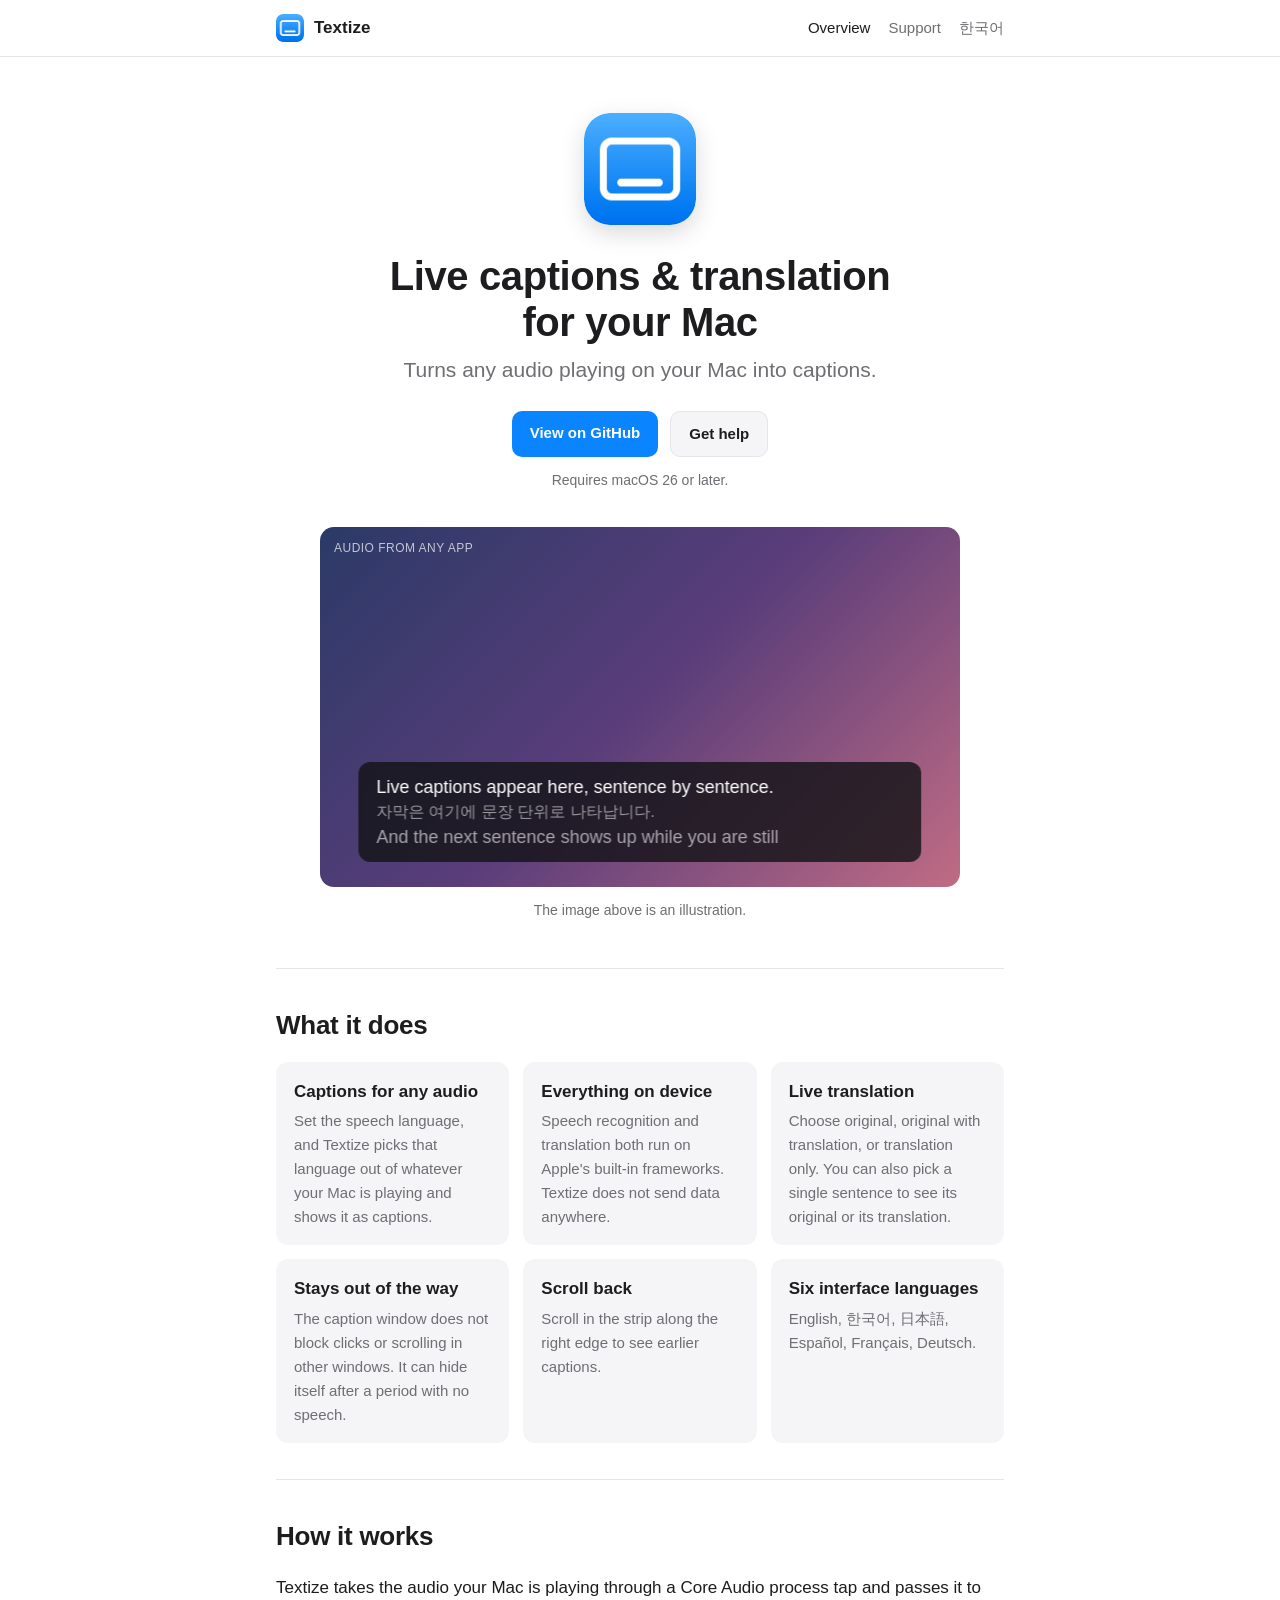
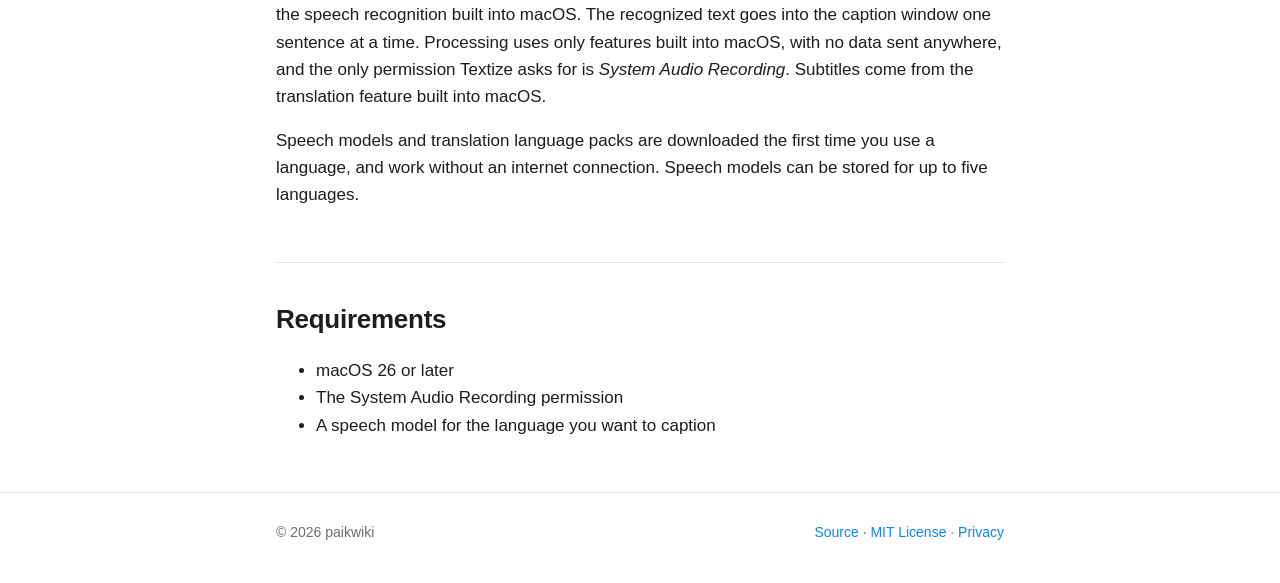
==== docs/index.html @ 2ea2ee2c "Add project website for GitHub Pages" ====
<!doctype html>
<html lang="en">
<head>
<meta charset="utf-8">
<meta name="viewport" content="width=device-width, initial-scale=1">
<title>Textize – Live captions &amp; translation for your Mac</title>
<meta name="description" content="Textize turns any audio playing on your Mac into live captions and can translate them on device.">
<link rel="icon" type="image/png" href="assets/favicon.png">
<link rel="apple-touch-icon" href="assets/icon.png">
<link rel="stylesheet" href="assets/style.css">
<link rel="alternate" hreflang="en" href="https://paikwiki.github.io/textize/">
<link rel="alternate" hreflang="ko" href="https://paikwiki.github.io/textize/ko/">
<meta property="og:title" content="Textize – Live captions &amp; translation for your Mac">
<meta property="og:description" content="Live captions and translation for any audio playing on your Mac, processed on device.">
<meta property="og:image" content="https://paikwiki.github.io/textize/assets/icon.png">
<meta property="og:type" content="website">
</head>
<body>
<header class="top"><div class="wrap">
  <a class="brand" href="./"><img src="assets/icon.png" alt=""> Textize</a>
  <nav>
    <a href="./" aria-current="page">Overview</a>
    <a href="support.html">Support</a>
    <a href="ko/" lang="ko">한국어</a>
  </nav>
</div></header>

<main class="wrap">
  <div class="hero">
    <img class="icon" src="assets/icon.png" alt="Textize app icon">
    <h1>Live captions &amp; translation<br>for your Mac</h1>
    <p class="tagline">Turns any audio playing on your Mac into captions.</p>
    <div class="cta">
      <a class="btn" href="https://github.com/paikwiki/textize">View on GitHub</a>
      <a class="btn secondary" href="support.html">Get help</a>
    </div>
    <p class="note">Requires macOS 26 or later.</p>

    <div class="demo" aria-label="Illustration of the caption window">
      <span class="label">Audio from any app</span>
      <div class="overlay">
        <div>Live captions appear here, sentence by sentence.</div>
        <div class="t">자막은 여기에 문장 단위로 나타납니다.</div>
        <div class="volatile">And the next sentence shows up while you are still</div>
      </div>
    </div>
    <p class="note">The image above is an illustration.</p>
  </div>

  <section id="features">
    <h2>What it does</h2>
    <div class="features">
      <div class="feature"><strong>Captions for any audio</strong><p>Set the speech language, and Textize picks that language out of whatever your Mac is playing and shows it as captions.</p></div>
      <div class="feature"><strong>Everything on device</strong><p>Speech recognition and translation both run on Apple's built-in frameworks. Textize does not send data anywhere.</p></div>
      <div class="feature"><strong>Live translation</strong><p>Choose original, original with translation, or translation only. You can also pick a single sentence to see its original or its translation.</p></div>
      <div class="feature"><strong>Stays out of the way</strong><p>The caption window does not block clicks or scrolling in other windows. It can hide itself after a period with no speech.</p></div>
      <div class="feature"><strong>Scroll back</strong><p>Scroll in the strip along the right edge to see earlier captions.</p></div>
      <div class="feature"><strong>Six interface languages</strong><p>English, 한국어, 日本語, Español, Français, Deutsch.</p></div>
    </div>
  </section>

  <section id="how">
    <h2>How it works</h2>
    <p>Textize takes the audio your Mac is playing through a Core Audio process tap and passes it to the speech recognition built into macOS. The recognized text goes into the caption window one sentence at a time. Processing uses only features built into macOS, with no data sent anywhere, and the only permission Textize asks for is <em>System Audio Recording</em>. Subtitles come from the translation feature built into macOS.</p>
    <p>Speech models and translation language packs are downloaded the first time you use a language, and work without an internet connection. Speech models can be stored for up to five languages.</p>
  </section>

  <section id="requirements">
    <h2>Requirements</h2>
    <ul>
      <li>macOS 26 or later</li>
      <li>The System Audio Recording permission</li>
      <li>A speech model for the language you want to caption</li>
    </ul>
  </section>
</main>

<footer><div class="wrap">
  <span>© 2026 paikwiki</span>
  <span><a href="https://github.com/paikwiki/textize">Source</a> · <a href="https://github.com/paikwiki/textize/blob/main/LICENSE">MIT License</a> · <a href="privacy.html">Privacy</a></span>
</div></footer>
</body>
</html>
---- docs/assets/style.css ----
:root {
  --bg: #ffffff;
  --fg: #1d1d1f;
  --muted: #6e6e73;
  --line: #e5e5ea;
  --accent: #0a84ff;
  --card: #f5f5f7;
  --overlay-bg: rgba(20, 20, 24, 0.82);
  --overlay-fg: #ffffff;
  --overlay-dim: rgba(255, 255, 255, 0.55);
  --max: 760px;
}
@media (prefers-color-scheme: dark) {
  :root {
    --bg: #0f0f12;
    --fg: #f5f5f7;
    --muted: #98989d;
    --line: #2c2c31;
    --accent: #4ca3ff;
    --card: #1b1b1f;
  }
}
* { box-sizing: border-box; }
html { -webkit-text-size-adjust: 100%; }
body {
  margin: 0;
  background: var(--bg);
  color: var(--fg);
  font: 17px/1.6 -apple-system, BlinkMacSystemFont, "SF Pro Text", "Helvetica Neue", "Apple SD Gothic Neo", "Noto Sans KR", "Hiragino Sans", sans-serif;
}
a { color: var(--accent); text-decoration: none; }
a:hover { text-decoration: underline; }
.wrap { max-width: var(--max); margin: 0 auto; padding: 0 16px; }

header.top { border-bottom: 1px solid var(--line); }
header.top .wrap {
  display: flex; align-items: center; justify-content: space-between;
  height: 56px; gap: 16px;
}
.brand { display: flex; align-items: center; gap: 10px; color: var(--fg); font-weight: 600; }
.brand img { width: 28px; height: 28px; border-radius: 7px; }
nav { display: flex; gap: 18px; font-size: 15px; }
nav a { color: var(--muted); }
nav a[aria-current="page"] { color: var(--fg); }

.hero { padding: 56px 0 32px; text-align: center; }
.hero img.icon { width: 112px; height: 112px; border-radius: 26px; box-shadow: 0 8px 24px rgba(0,0,0,0.15); }
.hero h1 { font-size: 40px; line-height: 1.15; margin: 20px 0 8px; letter-spacing: -0.01em; }
.hero p.tagline { font-size: 21px; color: var(--muted); margin: 0 0 24px; }
.hero .cta { display: inline-flex; gap: 12px; flex-wrap: wrap; justify-content: center; }
.btn {
  display: inline-block; padding: 10px 18px; border-radius: 10px;
  background: var(--accent); color: #fff; font-weight: 600; font-size: 15px;
}
.btn:hover { text-decoration: none; opacity: 0.9; }
.btn.secondary { background: var(--card); color: var(--fg); border: 1px solid var(--line); }
.note { font-size: 14px; color: var(--muted); margin-top: 12px; }

/* 오버레이 자막 예시. 실제 스크린샷으로 바꾸기 전까지 쓰는 CSS 모형. */
.demo {
  position: relative; margin: 36px auto 0; max-width: 640px; aspect-ratio: 16 / 9;
  border-radius: 14px; overflow: hidden;
  background: linear-gradient(135deg, #2b3a67 0%, #5a3d7a 50%, #c06c84 100%);
}
.demo .label {
  position: absolute; top: 12px; left: 14px; font-size: 12px; letter-spacing: 0.04em;
  color: rgba(255,255,255,0.7); text-transform: uppercase;
}
.demo .overlay {
  position: absolute; left: 50%; bottom: 7%; transform: translateX(-50%);
  width: 88%; padding: 12px 18px; border-radius: 12px;
  background: var(--overlay-bg); color: var(--overlay-fg);
  text-align: left; font-size: clamp(13px, 2.6vw, 18px); line-height: 1.45;
  backdrop-filter: blur(8px); -webkit-backdrop-filter: blur(8px);
}
.demo .overlay .t { color: var(--overlay-dim); font-size: 0.9em; }
.demo .overlay .volatile { opacity: 0.6; }

section { padding: 36px 0; border-top: 1px solid var(--line); }
section h2 { font-size: 26px; margin: 0 0 16px; letter-spacing: -0.01em; }
section h3 { font-size: 18px; margin: 24px 0 6px; }
.features { display: grid; grid-template-columns: repeat(auto-fit, minmax(220px, 1fr)); gap: 14px; }
.feature { background: var(--card); border-radius: 12px; padding: 16px 18px; }
.feature strong { display: block; margin-bottom: 4px; }
.feature p { margin: 0; color: var(--muted); font-size: 15px; }
dl.faq dt { font-weight: 600; margin-top: 18px; }
dl.faq dd { margin: 4px 0 0; color: var(--muted); }
kbd, code {
  font: 0.92em ui-monospace, "SF Mono", Menlo, monospace;
  background: var(--card); padding: 1px 6px; border-radius: 5px;
}
.doc h1 { font-size: 34px; margin: 40px 0 6px; }
.doc .meta { color: var(--muted); font-size: 15px; margin-bottom: 24px; }
.doc h2 { font-size: 22px; margin: 28px 0 8px; }
.doc ul { padding-left: 22px; }

footer { border-top: 1px solid var(--line); padding: 28px 0 40px; color: var(--muted); font-size: 14px; }
footer .wrap { display: flex; flex-wrap: wrap; gap: 8px 20px; justify-content: space-between; }

@media (max-width: 480px) {
  .hero h1 { font-size: 32px; }
  .hero p.tagline { font-size: 18px; }
  nav { gap: 12px; font-size: 14px; }
}
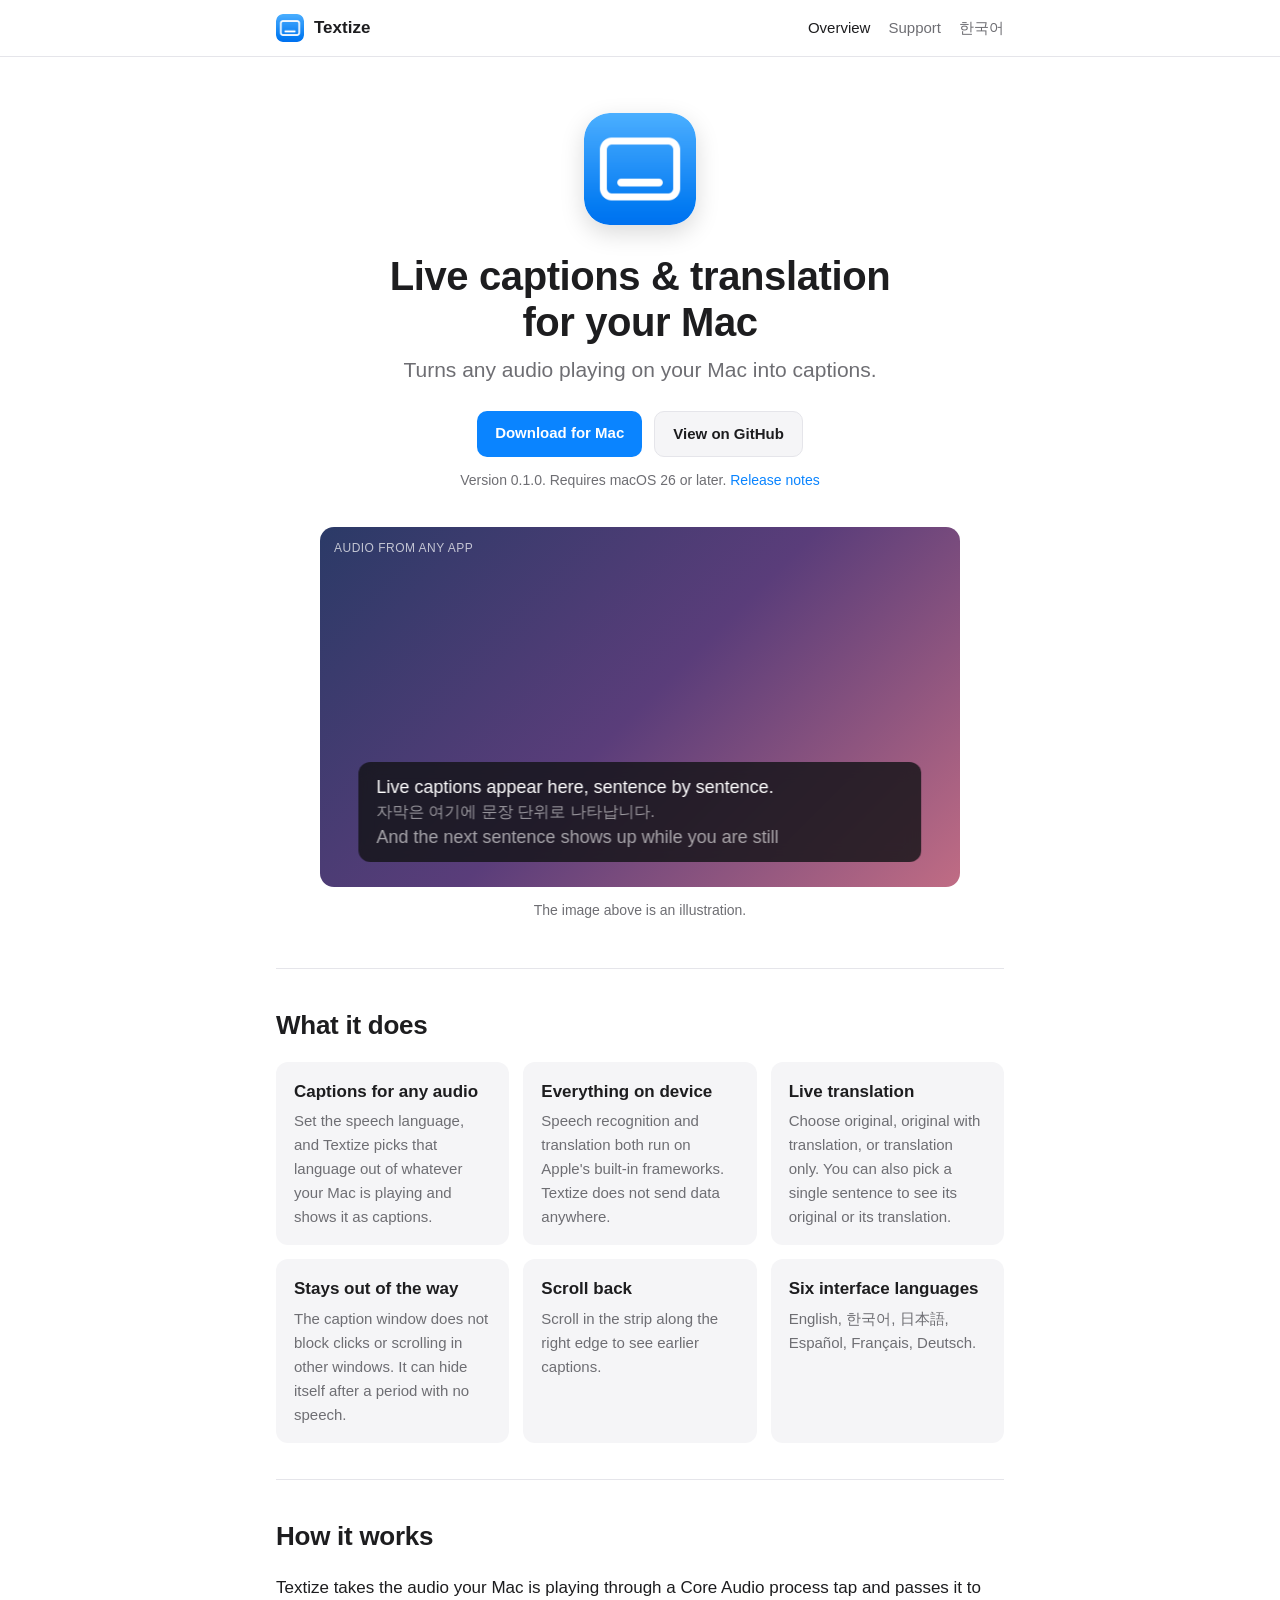
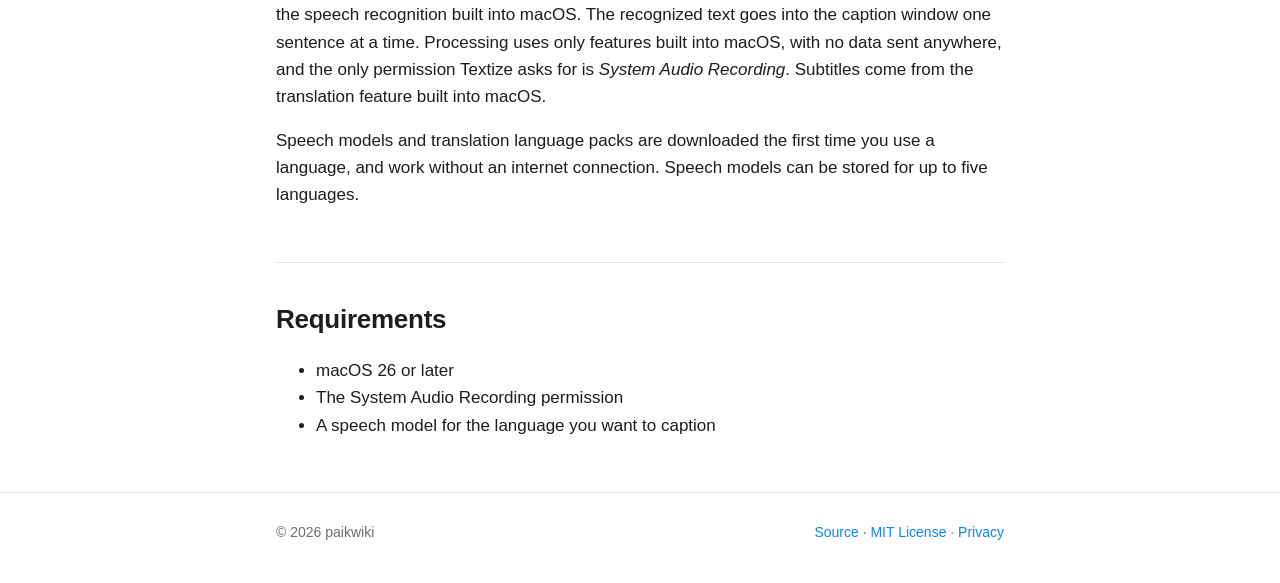
==== commit 52c03a27: "Add download button and install FAQ to the website" ====
--- a/docs/index.html
+++ b/docs/index.html
@@ -31,10 +31,10 @@
     <h1>Live captions &amp; translation<br>for your Mac</h1>
     <p class="tagline">Turns any audio playing on your Mac into captions.</p>
     <div class="cta">
-      <a class="btn" href="https://github.com/paikwiki/textize">View on GitHub</a>
-      <a class="btn secondary" href="support.html">Get help</a>
+      <a class="btn" href="https://github.com/paikwiki/textize/releases/latest/download/Textize.dmg">Download for Mac</a>
+      <a class="btn secondary" href="https://github.com/paikwiki/textize">View on GitHub</a>
     </div>
-    <p class="note">Requires macOS 26 or later.</p>
+    <p class="note">Version 0.1.0. Requires macOS 26 or later. <a href="https://github.com/paikwiki/textize/releases">Release notes</a></p>
 
     <div class="demo" aria-label="Illustration of the caption window">
       <span class="label">Audio from any app</span>
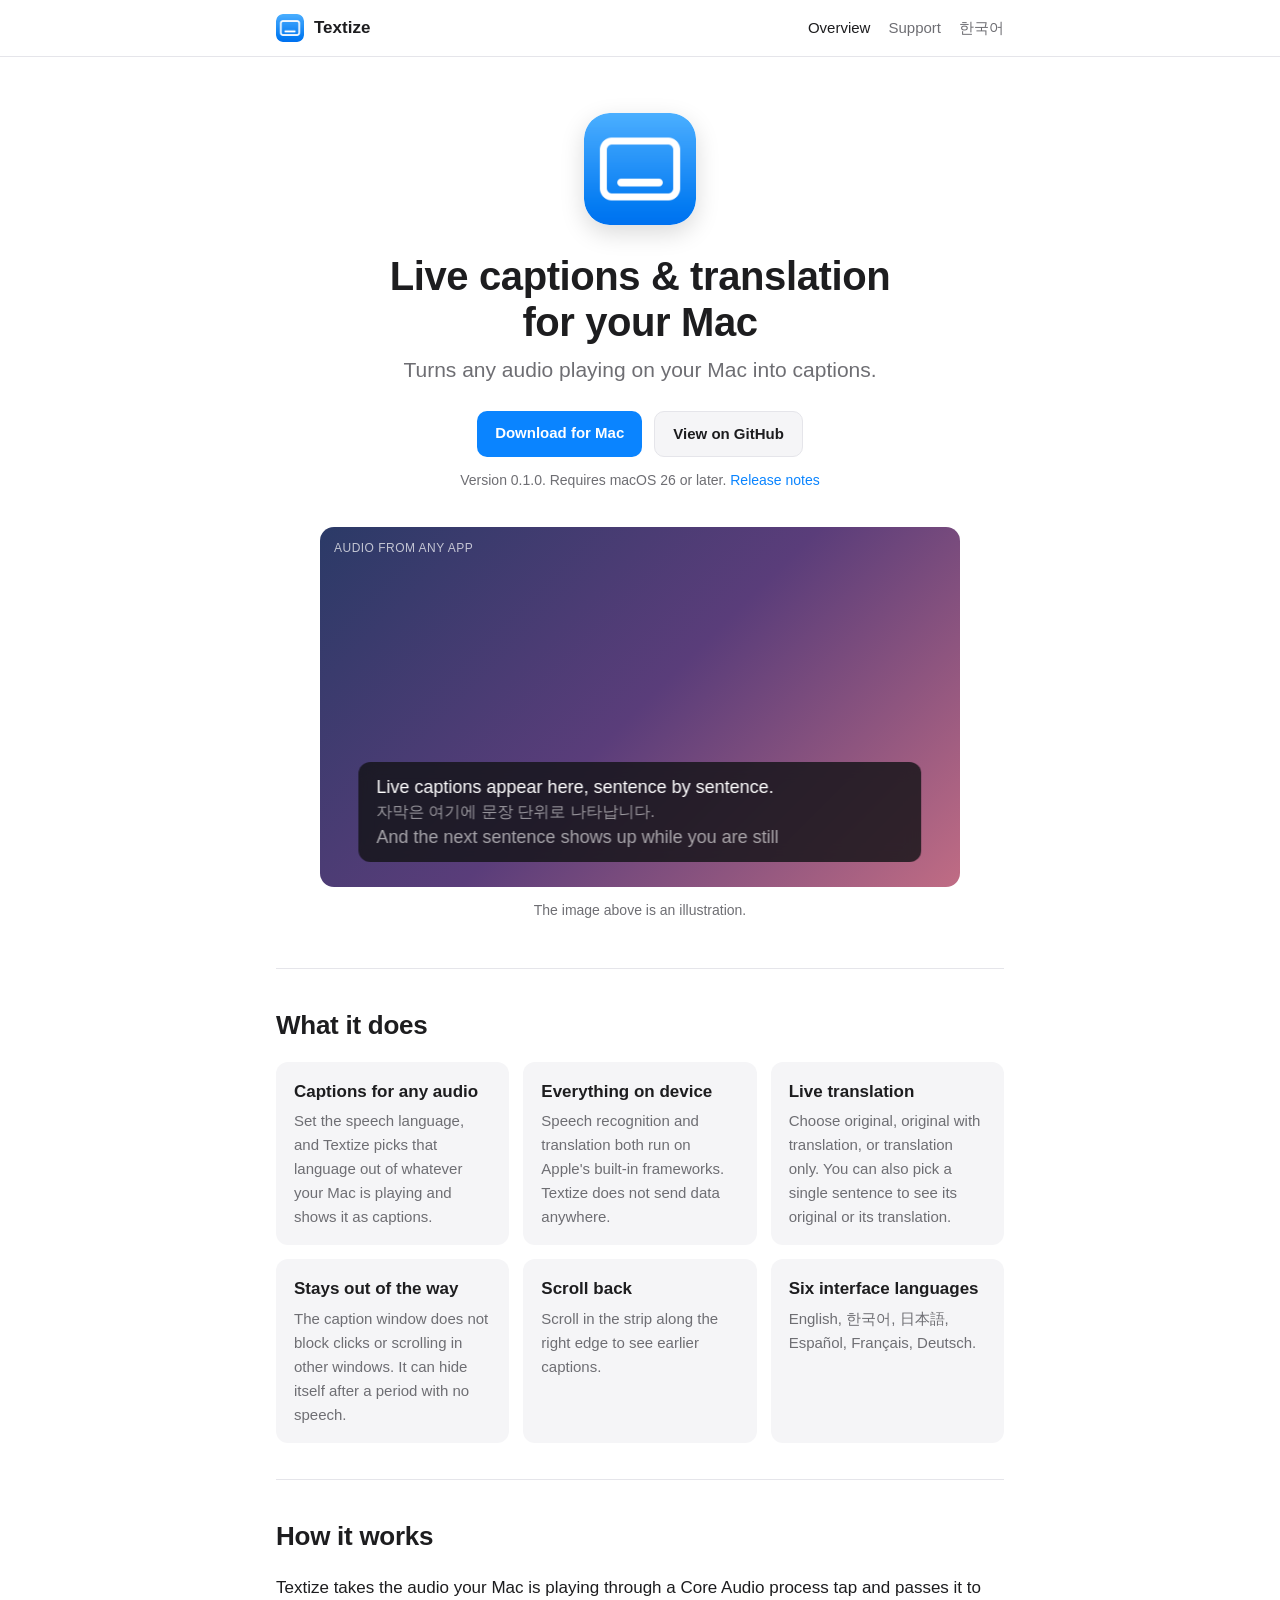
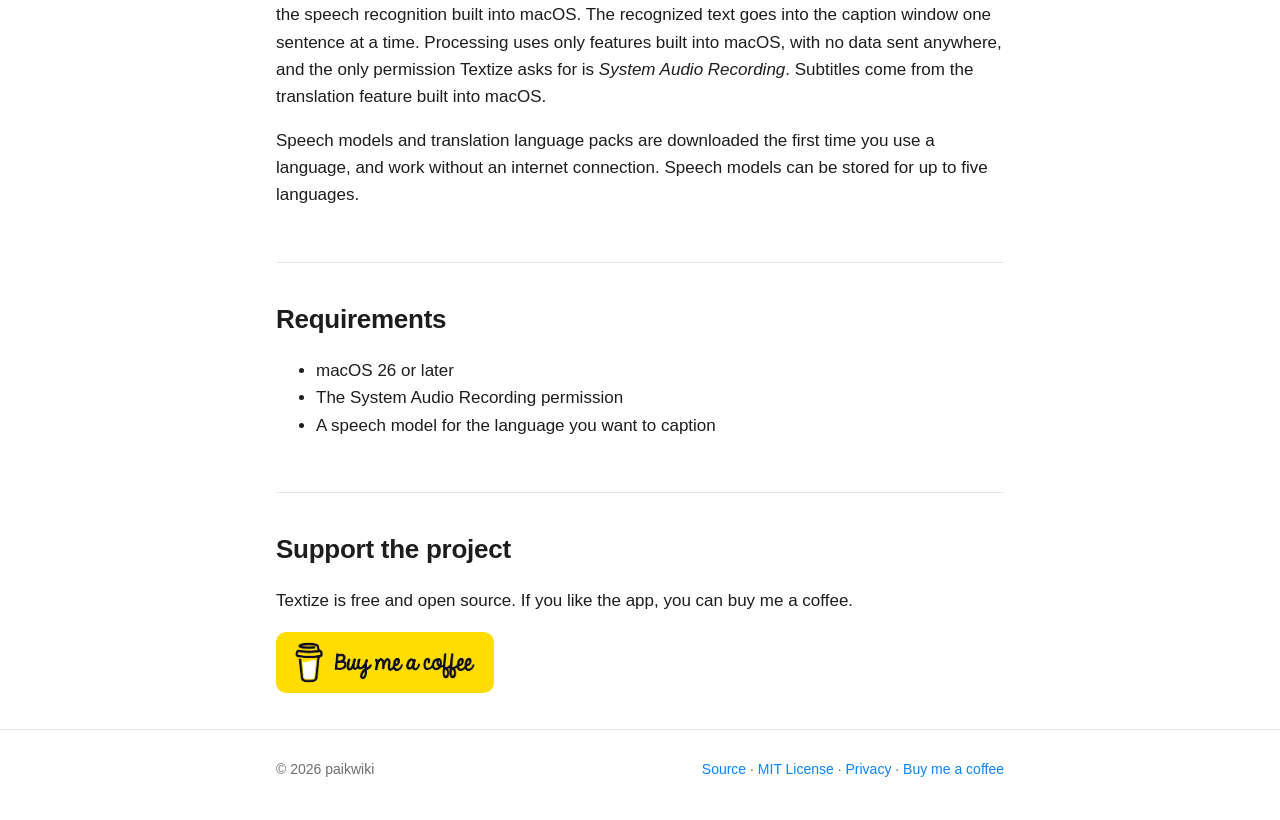
==== commit 9758f393: "Add Buy Me a Coffee link to the website and GitHub Sponsors button" ====
--- a/docs/index.html
+++ b/docs/index.html
@@ -73,11 +73,17 @@
       <li>A speech model for the language you want to caption</li>
     </ul>
   </section>
+
+  <section id="support-project">
+    <h2>Support the project</h2>
+    <p>Textize is free and open source. If you like the app, you can buy me a coffee.</p>
+    <a class="bmc" href="https://buymeacoffee.com/paikwiki"><img src="assets/bmc-button.png" alt="Buy me a coffee" width="218" height="61"></a>
+  </section>
 </main>
 
 <footer><div class="wrap">
   <span>© 2026 paikwiki</span>
-  <span><a href="https://github.com/paikwiki/textize">Source</a> · <a href="https://github.com/paikwiki/textize/blob/main/LICENSE">MIT License</a> · <a href="privacy.html">Privacy</a></span>
+  <span><a href="https://github.com/paikwiki/textize">Source</a> · <a href="https://github.com/paikwiki/textize/blob/main/LICENSE">MIT License</a> · <a href="privacy.html">Privacy</a> · <a href="https://buymeacoffee.com/paikwiki">Buy me a coffee</a></span>
 </div></footer>
 </body>
 </html>
--- a/docs/assets/style.css
+++ b/docs/assets/style.css
@@ -79,6 +79,8 @@
 section { padding: 36px 0; border-top: 1px solid var(--line); }
 section h2 { font-size: 26px; margin: 0 0 16px; letter-spacing: -0.01em; }
 section h3 { font-size: 18px; margin: 24px 0 6px; }
+.bmc img { display: block; width: 218px; height: auto; border-radius: 10px; }
+.bmc:hover img { opacity: 0.9; }
 .features { display: grid; grid-template-columns: repeat(auto-fit, minmax(220px, 1fr)); gap: 14px; }
 .feature { background: var(--card); border-radius: 12px; padding: 16px 18px; }
 .feature strong { display: block; margin-bottom: 4px; }
